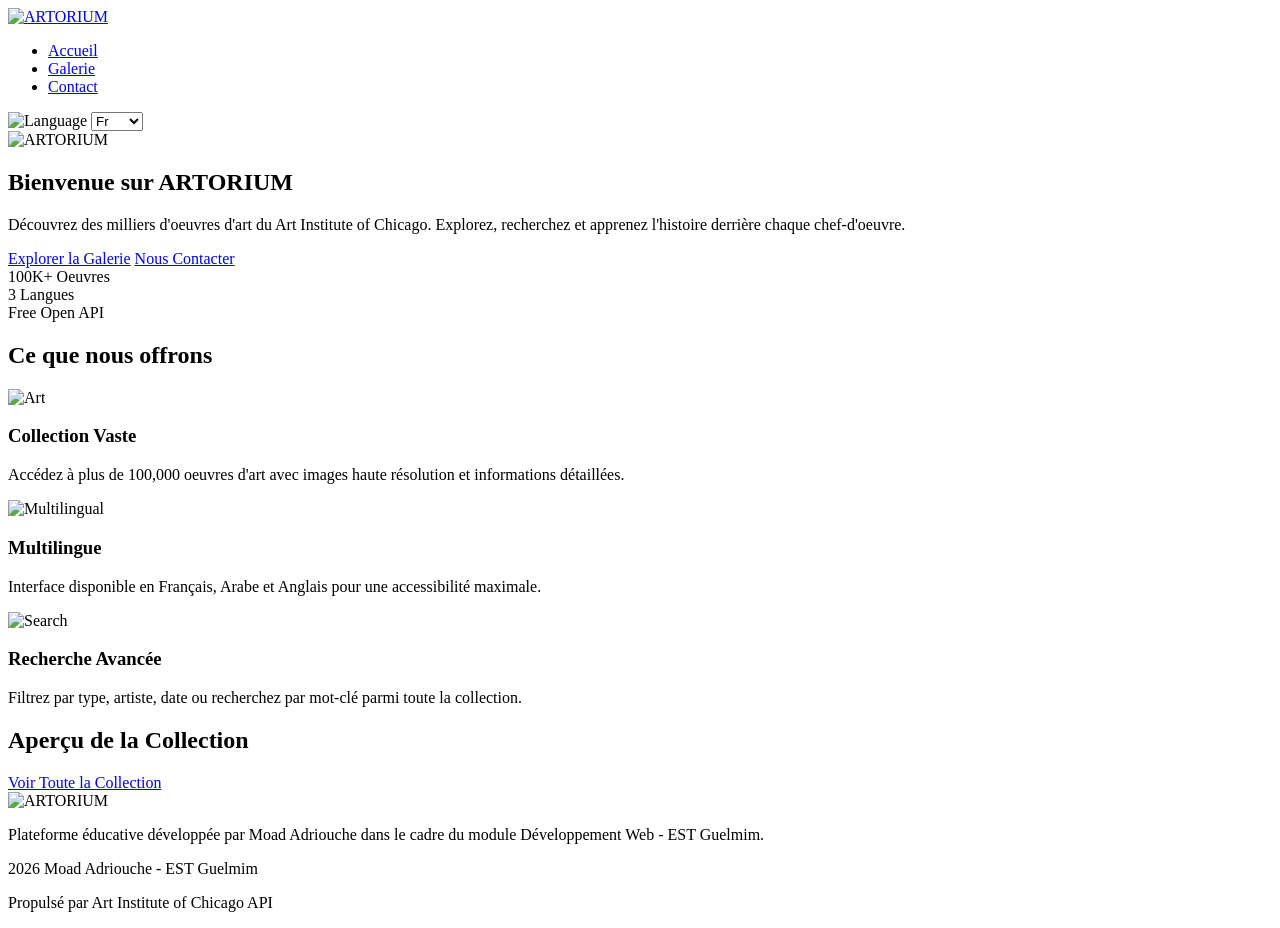
==== index.html @ 2c22aabe "Add files via upload" ====
<!DOCTYPE html>
<html lang="fr">
<head>
    <meta charset="UTF-8">
    <meta name="viewport" content="width=device-width, initial-scale=1.0">
    <title>ARTORIUM - Accueil</title>
    <link rel="icon" type="image/png" href="image/logo.png">
    <link rel="stylesheet" href="css/style.css">
</head>
<body>
    <!-- nav -->
    <nav class="navbar">
        <div class="container">
            <a href="index.html" class="nav-logo">
                <img src="image/logo.png" alt="ARTORIUM" class="logo-img">
            </a>
            <ul class="nav-links">
                <li><a href="index.html" class="active" data-i18n="navHome">Accueil</a></li>
                <li><a href="main.html" data-i18n="navGallery">Galerie</a></li>
                <li><a href="contact.html" data-i18n="navContact">Contact</a></li>
            </ul>
            <div class="nav-lang">
                <img src="icons/globe.svg" alt="Language" class="icon">
                <select id="langSelect">
                    <option value="fr">Fr</option>
                    <option value="ar">عربي</option>
                    <option value="en">Eng</option>
                </select>
            </div>
        </div>
    </nav>

    <!-- hero -->
    <section class="hero">
        <div class="container">
            <div class="hero-content">
                <img src="image/logo.png" alt="ARTORIUM" class="hero-logo">
                <h1 data-i18n="heroTitle">Bienvenue sur ARTORIUM</h1>
                <p data-i18n="heroSubtitle">Découvrez des milliers d'oeuvres d'art du Art Institute of Chicago. Explorez, recherchez et apprenez l'histoire derrière chaque chef-d'oeuvre.</p>
                <div class="hero-buttons">
                    <a href="main.html" class="btn btn-primary" data-i18n="btnExplore">Explorer la Galerie</a>
                    <a href="contact.html" class="btn btn-secondary" data-i18n="btnContact">Nous Contacter</a>
                </div>
            </div>
            <div class="hero-stats">
                <div class="stat-item">
                    <span class="stat-number">100K+</span>
                    <span class="stat-label" data-i18n="statArtworks">Oeuvres</span>
                </div>
                <div class="stat-item">
                    <span class="stat-number">3</span>
                    <span class="stat-label" data-i18n="statLangs">Langues</span>
                </div>
                <div class="stat-item">
                    <span class="stat-number">Free</span>
                    <span class="stat-label" data-i18n="statApi">Open API</span>
                </div>
            </div>
        </div>
    </section>

    <!-- features -->
    <section class="features">
        <div class="container">
            <h2 data-i18n="featuresTitle">Ce que nous offrons</h2>
            <div class="features-grid">
                <div class="feature-card">
                    <div class="feature-icon">
                        <img src="icons/palette.svg" alt="Art">
                    </div>
                    <h3 data-i18n="feat1Title">Collection Vaste</h3>
                    <p data-i18n="feat1Desc">Accédez à plus de 100,000 oeuvres d'art avec images haute résolution et informations détaillées.</p>
                </div>
                <div class="feature-card">
                    <div class="feature-icon">
                        <img src="icons/globe.svg" alt="Multilingual">
                    </div>
                    <h3 data-i18n="feat2Title">Multilingue</h3>
                    <p data-i18n="feat2Desc">Interface disponible en Français, Arabe et Anglais pour une accessibilité maximale.</p>
                </div>
                <div class="feature-card">
                    <div class="feature-icon">
                        <img src="icons/search.svg" alt="Search">
                    </div>
                    <h3 data-i18n="feat3Title">Recherche Avancée</h3>
                    <p data-i18n="feat3Desc">Filtrez par type, artiste, date ou recherchez par mot-clé parmi toute la collection.</p>
                </div>
            </div>
        </div>
    </section>

    <!-- preview -->
    <section class="preview">
        <div class="container">
            <h2 data-i18n="previewTitle">Aperçu de la Collection</h2>
            <div class="preview-grid" id="previewGrid">
                <!-- js -->
            </div>
            <div class="preview-cta">
                <a href="main.html" class="btn btn-primary" data-i18n="btnSeeAll">Voir Toute la Collection</a>
            </div>
        </div>
    </section>

    <!-- footer -->
    <footer class="footer">
        <div class="container">
            <div class="footer-top">
                <img src="image/logo.png" alt="ARTORIUM" class="footer-logo">
                <p data-i18n="footerDesc">Plateforme éducative développée par Moad Adriouche dans le cadre du module Développement Web - EST Guelmim.</p>
            </div>
            <div class="footer-bottom">
                <p> 2026 Moad Adriouche - EST Guelmim</p>
                <p data-i18n="poweredBy">Propulsé par Art Institute of Chicago API</p>
            </div>
        </div>
    </footer>

    <script src="js/app.js"></script>
</body>
</html>
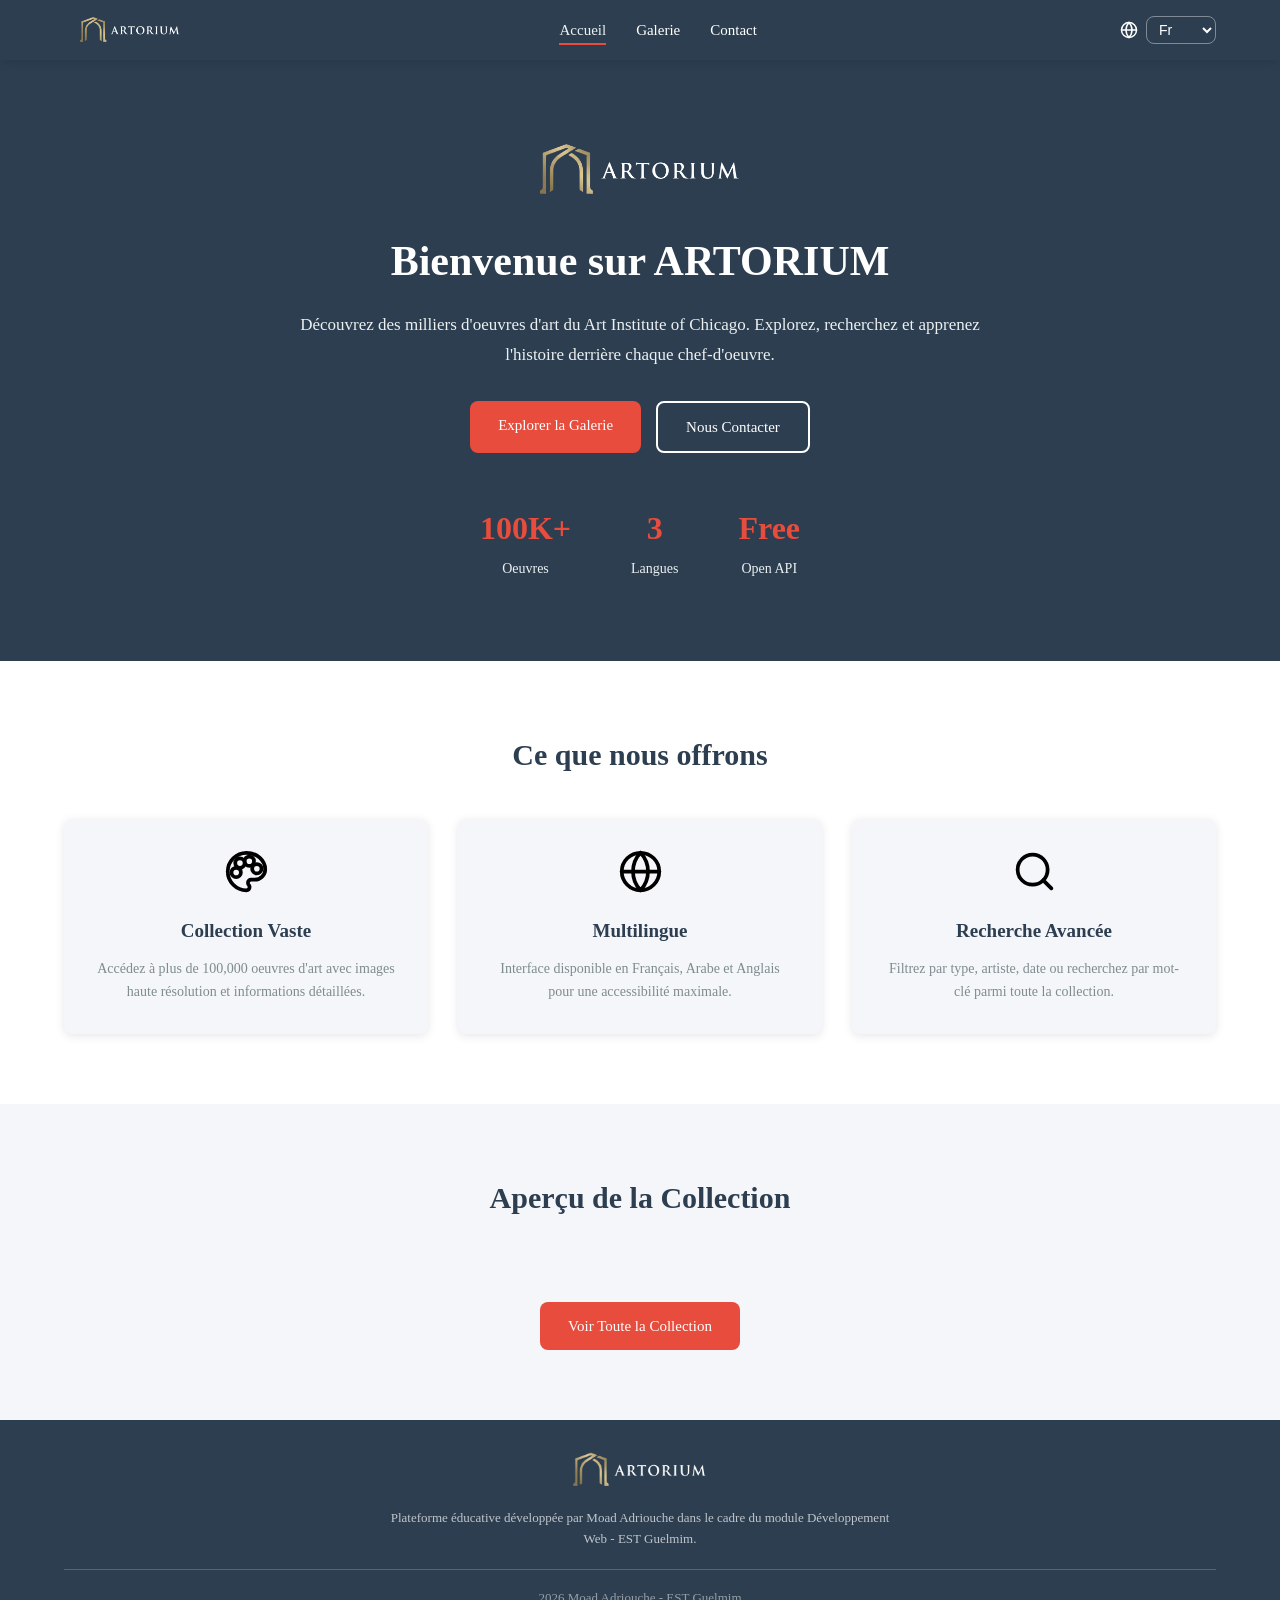
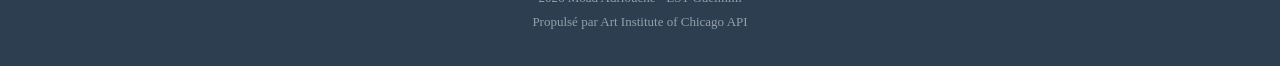
==== commit c980da45: "edit" ====
--- a/index.html
+++ b/index.html
@@ -94,7 +94,7 @@
         <div class="container">
             <h2 data-i18n="previewTitle">Aperçu de la Collection</h2>
             <div class="preview-grid" id="previewGrid">
-                <!-- js -->
+                <!-- généré par script -->
             </div>
             <div class="preview-cta">
                 <a href="main.html" class="btn btn-primary" data-i18n="btnSeeAll">Voir Toute la Collection</a>
--- a/css/style.css
+++ b/css/style.css
@@ -0,0 +1,1001 @@
+
+
+/* couleurs */
+:root {
+    --couleur-principale: #2c3e50;
+    --couleur-accent: #e74c3c;
+    --couleur-clair: #ecf0f1;
+    --couleur-texte: #333333;
+    --couleur-gris: #7f8c8d;
+    --couleur-blanc: #ffffff;
+    --couleur-fond: #f5f6fa;
+    --ombre: 0 2px 10px rgba(0, 0, 0, 0.1);
+    --rayon: 8px;
+}
+
+/* reset */
+* {
+    margin: 0;
+    padding: 0;
+    box-sizing: border-box;
+}
+
+body {
+    font-family: Georgia, 'Times New Roman', serif;
+    color: var(--couleur-texte);
+    background-color: var(--couleur-fond);
+    line-height: 1.6;
+}
+
+a {
+    text-decoration: none;
+    color: inherit;
+}
+
+ul {
+    list-style: none;
+}
+
+img {
+    max-width: 100%;
+}
+
+/* navbar */
+
+.navbar {
+    background-color: var(--couleur-principale);
+    padding: 15px 0;
+    position: sticky;
+    top: 0;
+    z-index: 100;
+    box-shadow: var(--ombre);
+}
+
+.container {
+    width: 90%;
+    max-width: 1200px;
+    margin: 0 auto;
+}
+
+.navbar .container {
+    display: flex;
+    align-items: center;
+    justify-content: space-between;
+}
+
+.nav-logo {
+    display: flex;
+    align-items: center;
+}
+
+.logo-img {
+    height: 30px;
+    width: auto;
+}
+
+.nav-links {
+    display: flex;
+    gap: 30px;
+}
+
+.nav-links a {
+    color: var(--couleur-blanc);
+    font-size: 15px;
+    padding: 5px 0;
+    border-bottom: 2px solid transparent;
+    transition: border-color 0.3s;
+}
+
+.nav-links a:hover,
+.nav-links a.active {
+    border-bottom: 2px solid var(--couleur-accent);
+    color: var(--couleur-clair);
+}
+
+.nav-lang {
+    display: flex;
+    align-items: center;
+    gap: 8px;
+}
+
+.nav-lang .icon {
+    width: 18px;
+    height: 18px;
+    filter: invert(1);
+}
+
+#langSelect {
+    background-color: transparent;
+    color: var(--couleur-blanc);
+    border: 1px solid rgba(255,255,255,0.4);
+    padding: 4px 8px;
+    border-radius: var(--rayon);
+    cursor: pointer;
+    font-size: 14px;
+}
+
+#langSelect option {
+    background-color: var(--couleur-principale);
+    color: var(--couleur-blanc);
+}
+
+/* boutons */
+
+.btn {
+    display: inline-block;
+    padding: 12px 28px;
+    border-radius: var(--rayon);
+    font-size: 15px;
+    cursor: pointer;
+    transition: opacity 0.2s, transform 0.2s;
+    border: none;
+}
+
+.btn:hover {
+    opacity: 0.85;
+    transform: translateY(-2px);
+}
+
+.btn-primary {
+    background-color: var(--couleur-accent);
+    color: var(--couleur-blanc);
+}
+
+.btn-secondary {
+    background-color: transparent;
+    color: var(--couleur-blanc);
+    border: 2px solid var(--couleur-blanc);
+}
+
+.btn-full {
+    width: 100%;
+    text-align: center;
+}
+
+/* hero */
+
+.hero {
+    background-color: var(--couleur-principale);
+    color: var(--couleur-blanc);
+    padding: 80px 0;
+    text-align: center;
+}
+
+.hero-content {
+    max-width: 700px;
+    margin: 0 auto;
+}
+
+.hero-logo {
+    height: 60px;
+    margin-bottom: 20px;
+}
+
+.hero h1 {
+    font-size: 42px;
+    margin-bottom: 15px;
+    font-weight: bold;
+}
+
+.hero p {
+    font-size: 17px;
+    color: var(--couleur-clair);
+    margin-bottom: 30px;
+    line-height: 1.8;
+}
+
+.hero-buttons {
+    display: flex;
+    gap: 15px;
+    justify-content: center;
+    flex-wrap: wrap;
+    margin-bottom: 50px;
+}
+
+.hero-stats {
+    display: flex;
+    justify-content: center;
+    gap: 60px;
+    margin-top: 10px;
+}
+
+.stat-item {
+    display: flex;
+    flex-direction: column;
+    align-items: center;
+}
+
+.stat-number {
+    font-size: 32px;
+    font-weight: bold;
+    color: var(--couleur-accent);
+}
+
+.stat-label {
+    font-size: 14px;
+    color: var(--couleur-clair);
+    margin-top: 4px;
+}
+
+/* features */
+
+.features {
+    padding: 70px 0;
+    background-color: var(--couleur-blanc);
+}
+
+.features h2 {
+    text-align: center;
+    font-size: 30px;
+    color: var(--couleur-principale);
+    margin-bottom: 40px;
+}
+
+.features-grid {
+    display: grid;
+    grid-template-columns: repeat(3, 1fr);
+    gap: 30px;
+}
+
+.feature-card {
+    background-color: var(--couleur-fond);
+    padding: 30px;
+    border-radius: var(--rayon);
+    text-align: center;
+    box-shadow: var(--ombre);
+    transition: transform 0.3s;
+}
+
+.feature-card:hover {
+    transform: translateY(-5px);
+}
+
+.feature-icon {
+    margin-bottom: 15px;
+}
+
+.feature-icon img {
+    width: 45px;
+    height: 45px;
+}
+
+.feature-card h3 {
+    font-size: 19px;
+    color: var(--couleur-principale);
+    margin-bottom: 10px;
+}
+
+.feature-card p {
+    font-size: 14px;
+    color: var(--couleur-gris);
+    line-height: 1.7;
+}
+
+/* preview */
+
+.preview {
+    padding: 70px 0;
+    background-color: var(--couleur-fond);
+}
+
+.preview h2 {
+    text-align: center;
+    font-size: 30px;
+    color: var(--couleur-principale);
+    margin-bottom: 40px;
+}
+
+.preview-grid {
+    display: grid;
+    grid-template-columns: repeat(4, 1fr);
+    gap: 20px;
+    margin-bottom: 40px;
+}
+
+.preview-cta {
+    text-align: center;
+}
+
+/* footer */
+
+.footer {
+    background-color: var(--couleur-principale);
+    color: var(--couleur-clair);
+    padding: 30px 0;
+    text-align: center;
+}
+
+.footer-top {
+    margin-bottom: 20px;
+}
+
+.footer-logo {
+    height: 40px;
+    margin-bottom: 10px;
+}
+
+.footer-top p {
+    font-size: 13px;
+    color: rgba(255,255,255,0.7);
+    max-width: 500px;
+    margin: 0 auto;
+    line-height: 1.6;
+}
+
+.footer-bottom {
+    border-top: 1px solid rgba(255,255,255,0.2);
+    padding-top: 15px;
+    font-size: 13px;
+    color: rgba(255,255,255,0.5);
+}
+
+.footer-bottom p {
+    margin: 3px 0;
+}
+
+/* PAGE GALERIE - HEADER */
+
+.gallery-header {
+    background-color: var(--couleur-principale);
+    color: var(--couleur-blanc);
+    padding: 50px 0;
+    text-align: center;
+}
+
+.gallery-header h1 {
+    font-size: 36px;
+    margin-bottom: 10px;
+}
+
+.gallery-header p {
+    font-size: 16px;
+    color: var(--couleur-clair);
+}
+
+/* GALERIE - CONTROLS & FILTRES */
+
+.main {
+    padding: 40px 0;
+}
+
+.controls-bar {
+    margin-bottom: 20px;
+    display: flex;
+    align-items: center;
+    justify-content: space-between;
+    gap: 20px;
+    flex-wrap: wrap;
+}
+
+.search-box {
+    display: flex;
+    align-items: center;
+    background-color: var(--couleur-blanc);
+    border: 1px solid #ddd;
+    border-radius: var(--rayon);
+    padding: 10px 15px;
+    gap: 10px;
+    flex: 1;
+    min-width: 200px;
+}
+
+.artwork-count {
+    display: flex;
+    align-items: center;
+    gap: 5px;
+    font-size: 15px;
+    color: var(--couleur-gris);
+    font-weight: 500;
+    white-space: nowrap;
+}
+
+.artwork-count span:first-child {
+    font-size: 18px;
+    color: var(--couleur-accent);
+    font-weight: bold;
+}
+
+.search-box .icon {
+    width: 18px;
+    height: 18px;
+    opacity: 0.5;
+}
+
+.search-box input {
+    border: none;
+    outline: none;
+    font-size: 15px;
+    width: 100%;
+    background: transparent;
+    font-family: inherit;
+}
+
+.filters {
+    display: flex;
+    gap: 10px;
+    margin-bottom: 30px;
+    flex-wrap: wrap;
+}
+
+.filter-btn {
+    padding: 8px 20px;
+    border: 2px solid var(--couleur-principale);
+    background-color: transparent;
+    color: var(--couleur-principale);
+    border-radius: 20px;
+    cursor: pointer;
+    font-size: 14px;
+    font-family: inherit;
+    transition: all 0.2s;
+}
+
+.filter-btn:hover,
+.filter-btn.active {
+    background-color: var(--couleur-principale);
+    color: var(--couleur-blanc);
+}
+
+/* galerie */
+
+.gallery-grid {
+    display: grid;
+    grid-template-columns: repeat(4, 1fr);
+    gap: 20px;
+    margin-bottom: 40px;
+}
+
+/* carte */
+.artwork-card {
+    background-color: var(--couleur-blanc);
+    border-radius: var(--rayon);
+    overflow: hidden;
+    box-shadow: var(--ombre);
+    cursor: pointer;
+    transition: transform 0.3s;
+}
+
+.artwork-card:hover {
+    transform: translateY(-5px);
+}
+
+.artwork-card img {
+    width: 100%;
+    height: 200px;
+    object-fit: cover;
+}
+
+.artwork-card .card-info {
+    padding: 12px;
+}
+
+.artwork-card .card-info h3 {
+    font-size: 14px;
+    color: var(--couleur-principale);
+    margin-bottom: 5px;
+    /* Coupe le texte long */
+    white-space: nowrap;
+    overflow: hidden;
+    text-overflow: ellipsis;
+}
+
+.artwork-card .card-info p {
+    font-size: 12px;
+    color: var(--couleur-gris);
+}
+
+/* pagination */
+
+.loading-state {
+    text-align: center;
+    padding: 60px 0;
+    color: var(--couleur-gris);
+}
+
+.spinner {
+    width: 45px;
+    height: 45px;
+    animation: rotation 1s linear infinite;
+    margin-bottom: 15px;
+}
+
+@keyframes rotation {
+    from { transform: rotate(0deg); }
+    to   { transform: rotate(360deg); }
+}
+
+.pagination {
+    display: flex;
+    align-items: center;
+    justify-content: center;
+    gap: 20px;
+    margin-top: 10px;
+}
+
+.page-btn {
+    display: flex;
+    align-items: center;
+    gap: 6px;
+    padding: 10px 20px;
+    border: 1px solid #ddd;
+    background-color: var(--couleur-blanc);
+    color: var(--couleur-texte);
+    border-radius: var(--rayon);
+    cursor: pointer;
+    font-size: 14px;
+    font-family: inherit;
+    transition: background-color 0.2s;
+}
+
+.page-btn:hover {
+    background-color: var(--couleur-fond);
+}
+
+.page-btn img {
+    width: 16px;
+    height: 16px;
+}
+
+.page-info {
+    font-size: 15px;
+    color: var(--couleur-gris);
+}
+
+/* modal */
+
+.modal {
+    display: none;
+    position: fixed;
+    top: 0;
+    left: 0;
+    width: 100%;
+    height: 100%;
+    background-color: rgba(0, 0, 0, 0.6);
+    z-index: 200;
+    overflow-y: auto;
+}
+
+.modal.active {
+    display: flex;
+    align-items: center;
+    justify-content: center;
+    padding: 20px;
+}
+
+.modal-content {
+    background-color: var(--couleur-blanc);
+    border-radius: var(--rayon);
+    max-width: 900px;
+    width: 100%;
+    position: relative;
+    overflow: hidden;
+    max-height: 90vh;
+    overflow-y: auto;
+}
+
+.modal-close {
+        position: absolute;
+        top: 20px;
+        right: 20px;
+        display: inline-flex;
+        align-items: center;
+        justify-content: center;
+        margin: 0;
+        width: 40px;
+        height: 40px;
+        padding: 0;
+        background: #ff0000;
+        border: none;
+        border-radius: 50%;
+        color: white;
+        cursor: pointer;
+        transition: background 0.2s;
+    }
+
+    .modal-close:hover {
+        background: #ff1900;
+    }
+
+    .modal-close img {
+        width: 16px;
+        height: 16px;
+        margin: 0;
+    }
+
+.modal-body {
+    display: grid;
+    grid-template-columns: 1fr 1fr;
+}
+
+.modal-image {
+    background-color: #000;
+    display: flex;
+    align-items: center;
+    justify-content: center;
+    min-height: 400px;
+}
+
+.modal-image img {
+    width: 100%;
+    height: 100%;
+    object-fit: contain;
+    max-height: 500px;
+}
+
+.modal-info {
+    padding: 30px;
+    overflow-y: auto;
+    max-height: 500px;
+}
+
+.modal-info h2 {
+    font-size: 20px;
+    color: var(--couleur-principale);
+    margin-bottom: 20px;
+    line-height: 1.4;
+}
+
+.meta-grid {
+    display: grid;
+    grid-template-columns: 1fr 1fr;
+    gap: 15px;
+    margin-bottom: 20px;
+}
+
+.meta-item {
+    display: flex;
+    align-items: flex-start;
+    gap: 10px;
+}
+
+.meta-item img {
+    width: 18px;
+    height: 18px;
+    margin-top: 2px;
+    opacity: 0.6;
+    flex-shrink: 0;
+}
+
+.meta-label {
+    display: block;
+    font-size: 11px;
+    color: var(--couleur-gris);
+    text-transform: uppercase;
+    letter-spacing: 0.5px;
+    margin-bottom: 2px;
+}
+
+.meta-item p {
+    font-size: 14px;
+    color: var(--couleur-texte);
+}
+
+.description-box {
+    background-color: var(--couleur-fond);
+    padding: 15px;
+    border-radius: var(--rayon);
+    margin-bottom: 20px;
+}
+
+.description-box h3 {
+    font-size: 14px;
+    color: var(--couleur-principale);
+    margin-bottom: 8px;
+}
+
+.description-box p {
+    font-size: 13px;
+    color: var(--couleur-gris);
+    line-height: 1.7;
+}
+
+.external-link {
+    display: flex;
+    align-items: center;
+    gap: 8px;
+    color: var(--couleur-accent);
+    font-size: 14px;
+    transition: opacity 0.2s;
+}
+
+.external-link:hover {
+    opacity: 0.75;
+}
+
+.external-link img {
+    width: 14px;
+    height: 14px;
+}
+
+/* contact */
+
+.page-header {
+    background-color: var(--couleur-principale);
+    color: var(--couleur-blanc);
+    padding: 50px 0;
+    text-align: center;
+}
+
+.page-header h1 {
+    font-size: 36px;
+    margin-bottom: 10px;
+}
+
+.page-header p {
+    font-size: 16px;
+    color: var(--couleur-clair);
+}
+
+/* contact */
+
+.contact-main {
+    padding: 60px 0;
+}
+
+.contact-grid {
+    display: grid;
+    grid-template-columns: 1fr 2fr;
+    gap: 40px;
+}
+
+/* info */
+.contact-info {
+    display: flex;
+    flex-direction: column;
+    gap: 20px;
+}
+
+.info-card {
+    background-color: var(--couleur-blanc);
+    padding: 20px;
+    border-radius: var(--rayon);
+    box-shadow: var(--ombre);
+    display: flex;
+    align-items: flex-start;
+    gap: 15px;
+}
+
+.info-icon {
+    background-color: var(--couleur-fond);
+    padding: 10px;
+    border-radius: 50%;
+    flex-shrink: 0;
+}
+
+.info-icon img {
+    width: 22px;
+    height: 22px;
+}
+
+.info-content h3 {
+    font-size: 15px;
+    color: var(--couleur-principale);
+    margin-bottom: 6px;
+}
+
+.info-content p {
+    font-size: 13px;
+    color: var(--couleur-gris);
+    line-height: 1.6;
+}
+
+.developer-card {
+    background-color: var(--couleur-principale);
+    color: var(--couleur-blanc);
+    padding: 20px;
+    border-radius: var(--rayon);
+    display: flex;
+    align-items: center;
+    gap: 15px;
+}
+
+.dev-avatar {
+    width: 100px;
+    height: 100px;
+    border-radius: 50%;
+    background-color: rgba(255,255,255,0.2);
+    padding: 8px;
+    filter: invert(0);
+}
+
+.dev-info h3 {
+    font-size: 16px;
+    margin-bottom: 4px;
+}
+
+.dev-info p {
+    font-size: 13px;
+    color: rgba(255,255,255,0.7);
+    line-height: 1.5;
+}
+
+/* formulaire */
+
+.contact-form-wrapper {
+    background-color: var(--couleur-blanc);
+    padding: 35px;
+    border-radius: var(--rayon);
+    box-shadow: var(--ombre);
+}
+
+.contact-form {
+    display: flex;
+    flex-direction: column;
+    gap: 20px;
+}
+
+.form-group {
+    display: flex;
+    flex-direction: column;
+    gap: 6px;
+}
+
+.form-group label {
+    font-size: 14px;
+    font-weight: bold;
+    color: var(--couleur-principale);
+}
+
+.form-group input,
+.form-group select,
+.form-group textarea {
+    border: 1px solid #ddd;
+    border-radius: var(--rayon);
+    padding: 10px 14px;
+    font-size: 14px;
+    font-family: inherit;
+    color: var(--couleur-texte);
+    background-color: var(--couleur-fond);
+    outline: none;
+    transition: border-color 0.2s;
+}
+
+.form-group input:focus,
+.form-group select:focus,
+.form-group textarea:focus {
+    border-color: var(--couleur-principale);
+}
+
+.form-group textarea {
+    resize: vertical;
+}
+
+/* succes */
+.form-success {
+    text-align: center;
+    padding: 40px 20px;
+}
+
+.form-success img {
+    width: 60px;
+    height: 60px;
+    margin-bottom: 15px;
+}
+
+.form-success h3 {
+    font-size: 22px;
+    color: var(--couleur-principale);
+    margin-bottom: 10px;
+}
+
+.form-success p {
+    font-size: 15px;
+    color: var(--couleur-gris);
+    line-height: 1.6;
+}
+
+/* SECTION CARTE (MAP) */
+
+.map-section {
+    padding: 60px 0;
+    background-color: var(--couleur-fond);
+}
+
+.map-section h2 {
+    text-align: center;
+    font-size: 28px;
+    color: var(--couleur-principale);
+    margin-bottom: 25px;
+}
+
+.map-container {
+    border-radius: var(--rayon);
+    overflow: hidden;
+    box-shadow: var(--ombre);
+}
+
+/* TABLETTE */
+
+@media (max-width: 900px) {
+    .features-grid {
+        grid-template-columns: 1fr 1fr;
+    }
+
+    .gallery-grid,
+    .preview-grid {
+        grid-template-columns: repeat(2, 1fr);
+    }
+
+    .modal-body {
+        grid-template-columns: 1fr;
+    }
+
+    .modal-image {
+        min-height: 250px;
+        max-height: 50vh;
+    }
+
+    .modal-close {
+        position: absolute;
+        top: 20px;
+        right: 20px;
+    }
+
+    .contact-grid {
+        grid-template-columns: 1fr;
+    }
+
+    .meta-grid {
+        grid-template-columns: 1fr;
+    }
+}
+
+
+/* MOBILE */
+
+@media (max-width: 600px) {
+    .navbar .container {
+        flex-wrap: wrap;
+        gap: 10px;
+    }
+
+    .nav-links {
+        gap: 15px;
+    }
+
+    .hero h1 {
+        font-size: 28px;
+    }
+
+    .hero-stats {
+        gap: 30px;
+    }
+
+    .features-grid {
+        grid-template-columns: 1fr;
+    }
+
+    .gallery-grid,
+    .preview-grid {
+        grid-template-columns: 1fr;
+    }
+
+    .hero-buttons {
+        flex-direction: column;
+        align-items: center;
+    }
+
+    .contact-form-wrapper {
+        padding: 20px;
+    }
+
+    .controls-bar {
+        flex-direction: column;
+        align-items: flex-start;
+    }
+
+    .search-box {
+        width: 100%;
+        max-width: 100%;
+        min-width: auto;
+    }
+
+    .artwork-count {
+        width: 100%;
+        justify-content: flex-start;
+    }
+    .modal-close {
+        position: absolute;
+        top: 20px;
+        right: 20px;
+    }
+}
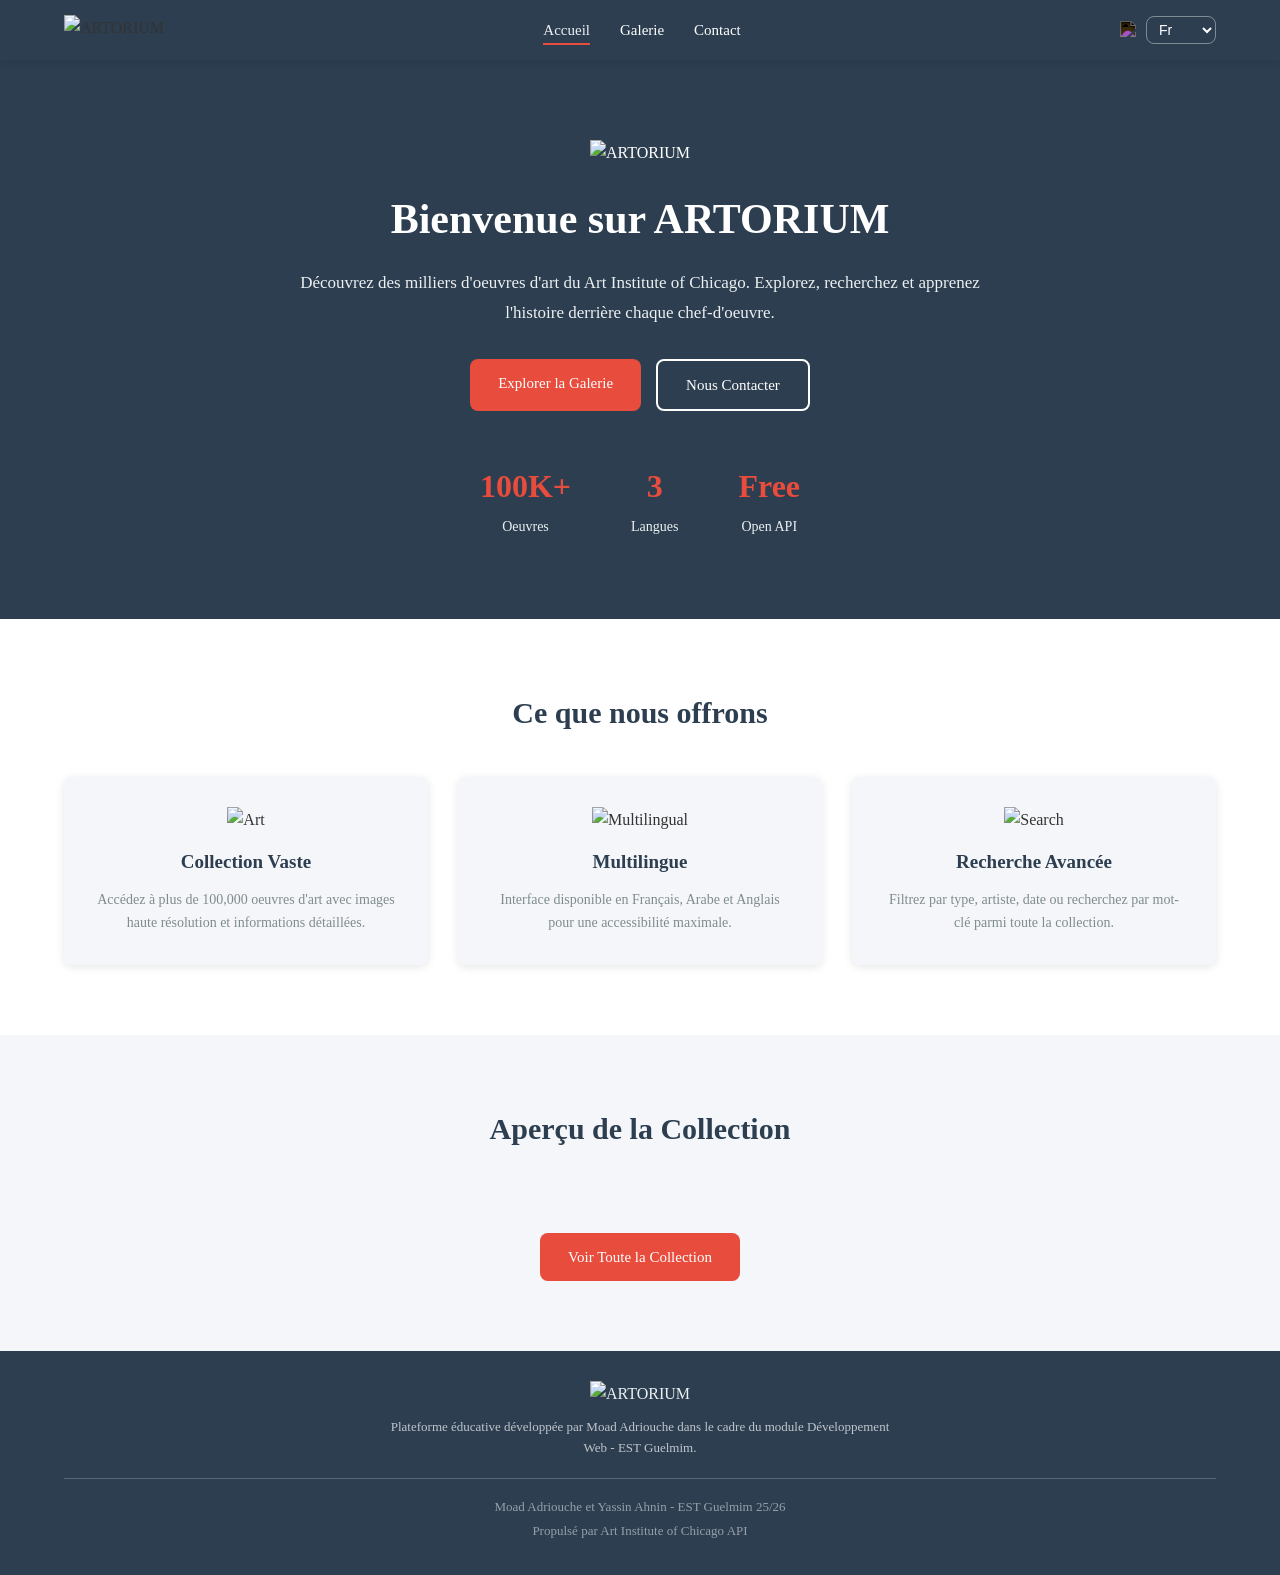
==== commit b46c9ae8: "Add files via upload" ====
--- a/index.html
+++ b/index.html
@@ -4,7 +4,7 @@
     <meta charset="UTF-8">
     <meta name="viewport" content="width=device-width, initial-scale=1.0">
     <title>ARTORIUM - Accueil</title>
-    <link rel="icon" type="image/png" href="image/logo.png">
+    <link rel="icon" type="image/png" href="icons/logo.png">
     <link rel="stylesheet" href="css/style.css">
 </head>
 <body>
@@ -12,7 +12,7 @@
     <nav class="navbar">
         <div class="container">
             <a href="index.html" class="nav-logo">
-                <img src="image/logo.png" alt="ARTORIUM" class="logo-img">
+                <img src="icons/logo.png" alt="ARTORIUM" class="logo-img">
             </a>
             <ul class="nav-links">
                 <li><a href="index.html" class="active" data-i18n="navHome">Accueil</a></li>
@@ -20,7 +20,7 @@
                 <li><a href="contact.html" data-i18n="navContact">Contact</a></li>
             </ul>
             <div class="nav-lang">
-                <img src="icons/globe.svg" alt="Language" class="icon">
+                <img src="icons/globe.png" alt="Language" class="icon">
                 <select id="langSelect">
                     <option value="fr">Fr</option>
                     <option value="ar">عربي</option>
@@ -34,7 +34,7 @@
     <section class="hero">
         <div class="container">
             <div class="hero-content">
-                <img src="image/logo.png" alt="ARTORIUM" class="hero-logo">
+                <img src="icons/logo.png" alt="ARTORIUM" class="hero-logo">
                 <h1 data-i18n="heroTitle">Bienvenue sur ARTORIUM</h1>
                 <p data-i18n="heroSubtitle">Découvrez des milliers d'oeuvres d'art du Art Institute of Chicago. Explorez, recherchez et apprenez l'histoire derrière chaque chef-d'oeuvre.</p>
                 <div class="hero-buttons">
@@ -66,21 +66,21 @@
             <div class="features-grid">
                 <div class="feature-card">
                     <div class="feature-icon">
-                        <img src="icons/palette.svg" alt="Art">
+                        <img src="icons/palette-de-peinture.png" alt="Art">
                     </div>
                     <h3 data-i18n="feat1Title">Collection Vaste</h3>
                     <p data-i18n="feat1Desc">Accédez à plus de 100,000 oeuvres d'art avec images haute résolution et informations détaillées.</p>
                 </div>
                 <div class="feature-card">
                     <div class="feature-icon">
-                        <img src="icons/globe.svg" alt="Multilingual">
+                        <img src="icons/globe.png" alt="Multilingual">
                     </div>
                     <h3 data-i18n="feat2Title">Multilingue</h3>
                     <p data-i18n="feat2Desc">Interface disponible en Français, Arabe et Anglais pour une accessibilité maximale.</p>
                 </div>
                 <div class="feature-card">
                     <div class="feature-icon">
-                        <img src="icons/search.svg" alt="Search">
+                        <img src="icons/chercher.png" alt="Search">
                     </div>
                     <h3 data-i18n="feat3Title">Recherche Avancée</h3>
                     <p data-i18n="feat3Desc">Filtrez par type, artiste, date ou recherchez par mot-clé parmi toute la collection.</p>
@@ -106,11 +106,11 @@
     <footer class="footer">
         <div class="container">
             <div class="footer-top">
-                <img src="image/logo.png" alt="ARTORIUM" class="footer-logo">
-                <p data-i18n="footerDesc">Plateforme éducative développée par Moad Adriouche dans le cadre du module Développement Web - EST Guelmim.</p>
+                <img src="icons/logo.png" alt="ARTORIUM" class="footer-logo">
+                <p data-i18n="footerDesc">Plateforme éducative développée par Moad Adriouche et Yassin Ahnin dans le cadre du module Développement Web - EST Guelmim.</p>
             </div>
             <div class="footer-bottom">
-                <p> 2026 Moad Adriouche - EST Guelmim</p>
+                <p>Moad Adriouche et Yassin Ahnin - EST Guelmim 25/26</p>
                 <p data-i18n="poweredBy">Propulsé par Art Institute of Chicago API</p>
             </div>
         </div>
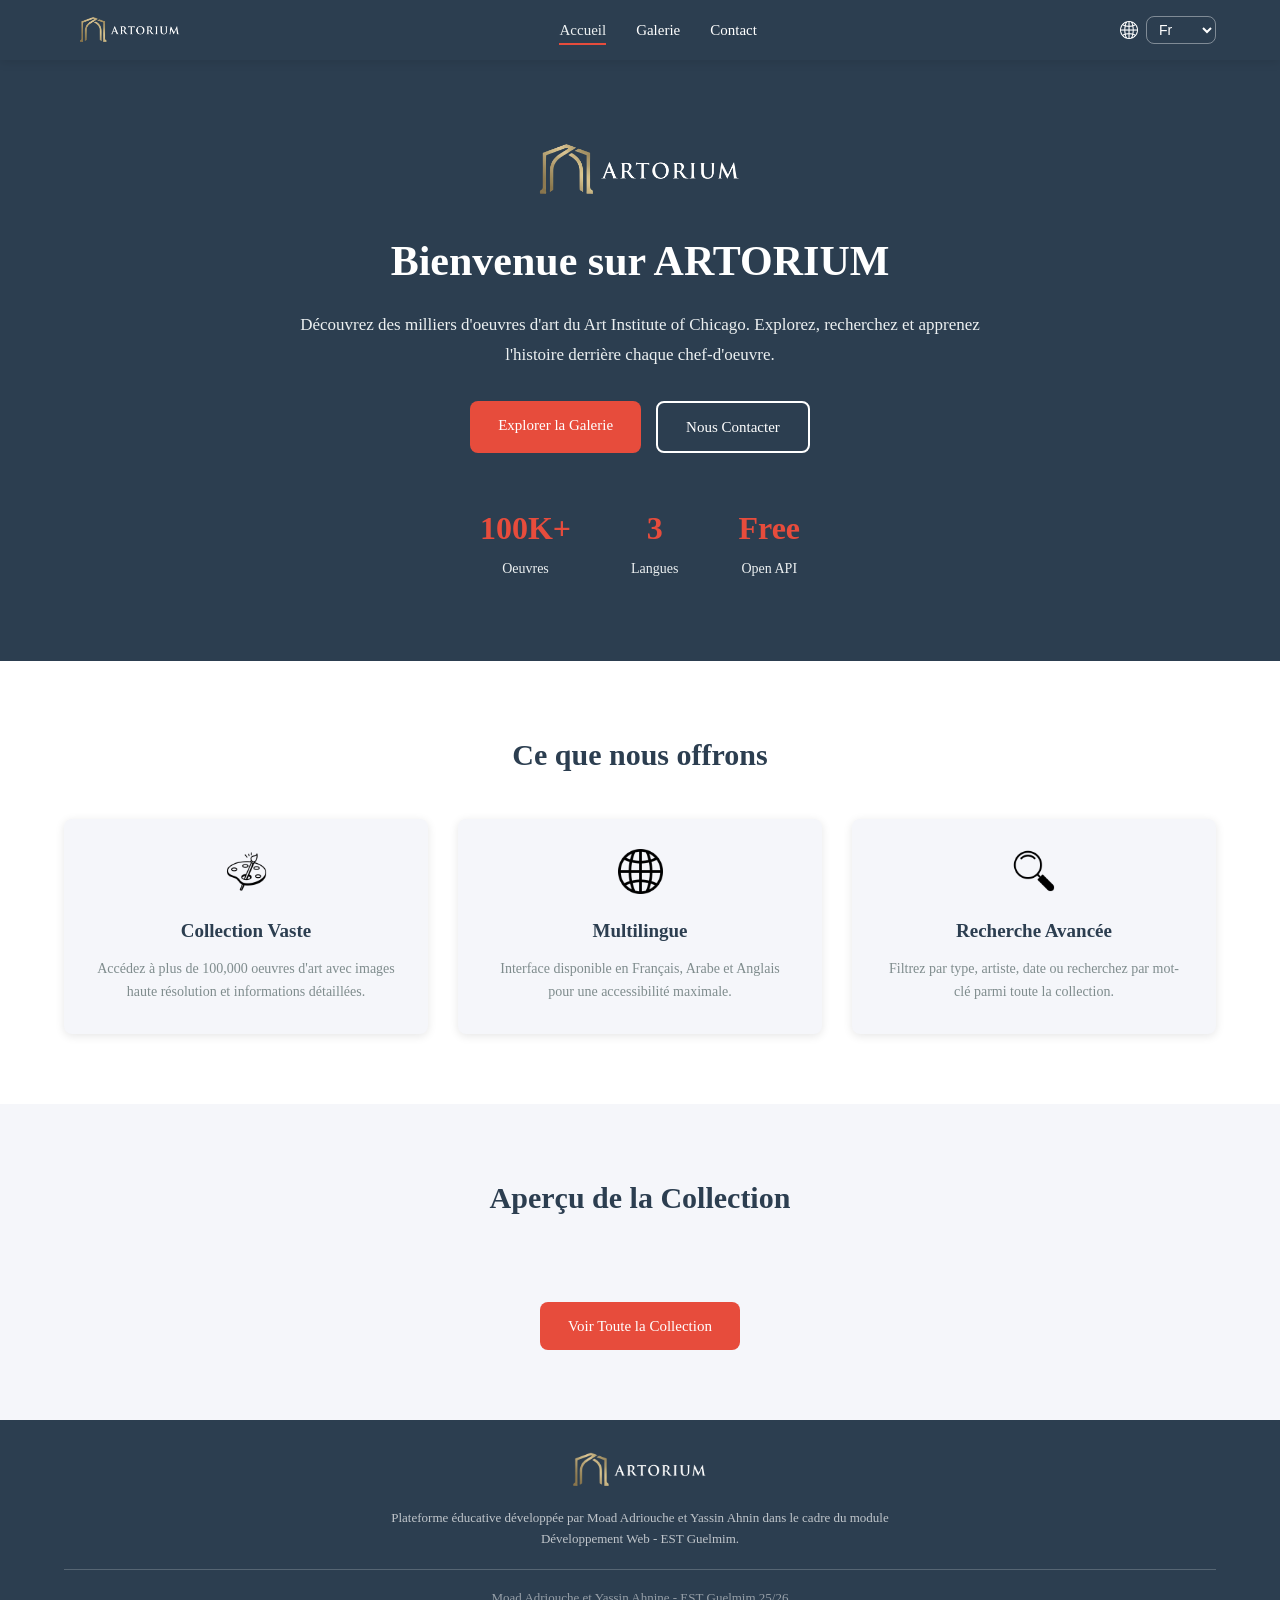
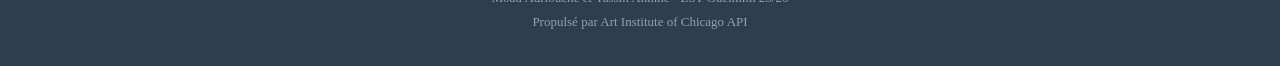
==== commit 663e92c9: "edit" ====
--- a/index.html
+++ b/index.html
@@ -107,10 +107,10 @@
         <div class="container">
             <div class="footer-top">
                 <img src="icons/logo.png" alt="ARTORIUM" class="footer-logo">
-                <p data-i18n="footerDesc">Plateforme éducative développée par Moad Adriouche et Yassin Ahnin dans le cadre du module Développement Web - EST Guelmim.</p>
+                <p data-i18n="footerDesc">Plateforme éducative développée par Moad Adriouche et Yassin Ahnine dans le cadre du module Développement Web - EST Guelmim.</p>
             </div>
             <div class="footer-bottom">
-                <p>Moad Adriouche et Yassin Ahnin - EST Guelmim 25/26</p>
+                <p>Moad Adriouche et Yassin Ahnine - EST Guelmim 25/26</p>
                 <p data-i18n="poweredBy">Propulsé par Art Institute of Chicago API</p>
             </div>
         </div>
--- a/css/style.css
+++ b/css/style.css
@@ -1,6 +1,5 @@
 
-
-/* couleurs */
+/* couleurs*/
 :root {
     --couleur-principale: #2c3e50;
     --couleur-accent: #e74c3c;
@@ -11,7 +10,6 @@
     --couleur-fond: #f5f6fa;
     --ombre: 0 2px 10px rgba(0, 0, 0, 0.1);
     --rayon: 8px;
-}
 
 /* reset */
 * {
@@ -903,7 +901,7 @@
     box-shadow: var(--ombre);
 }
 
-/* TABLETTE */
+/* RESPONSIVE - TABLETTE */
 
 @media (max-width: 900px) {
     .features-grid {
@@ -952,6 +950,12 @@
         gap: 15px;
     }
 
+    .nav-lang {
+    display: flex;
+    align-items: center;
+    gap: 8px;
+    }
+
     .hero h1 {
         font-size: 28px;
     }
@@ -998,4 +1002,4 @@
         top: 20px;
         right: 20px;
     }
-}
+}
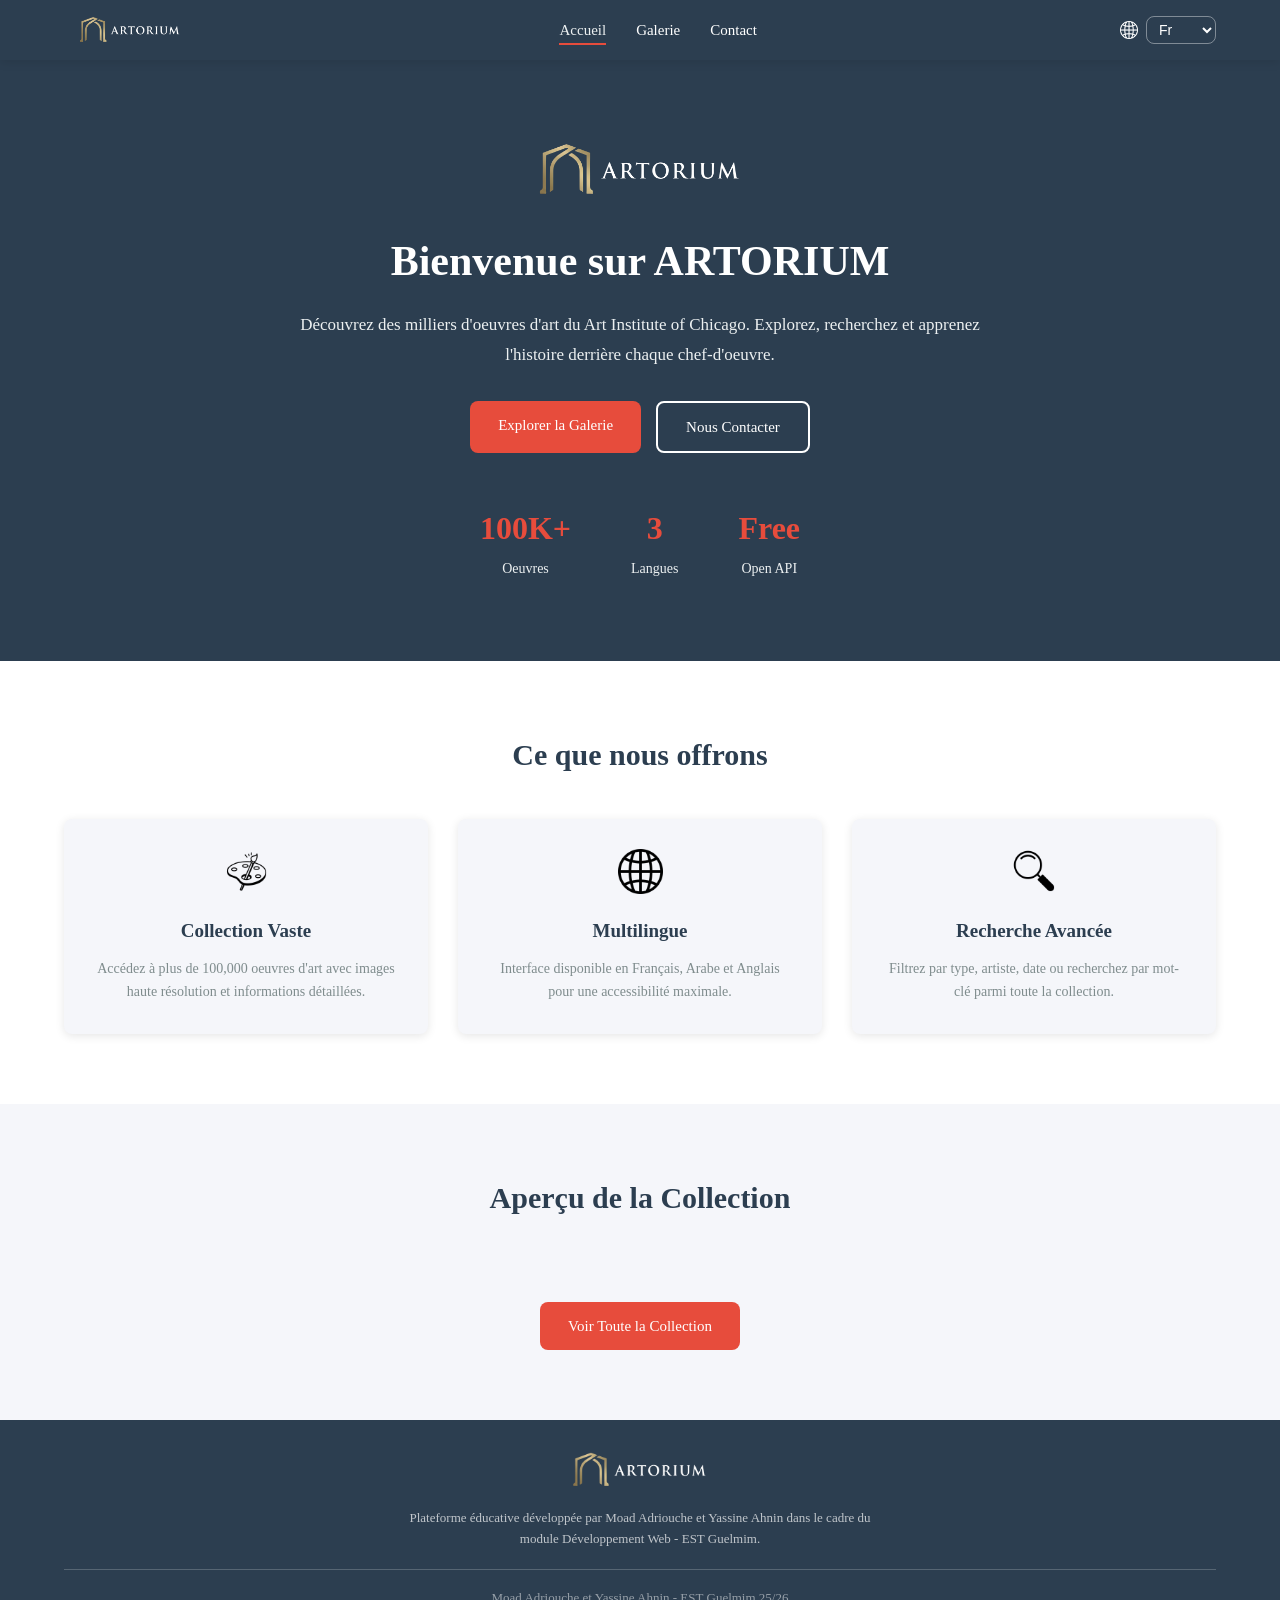
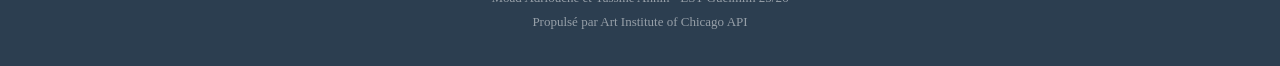
==== commit 46a108b9: "." ====
--- a/index.html
+++ b/index.html
@@ -107,10 +107,10 @@
         <div class="container">
             <div class="footer-top">
                 <img src="icons/logo.png" alt="ARTORIUM" class="footer-logo">
-                <p data-i18n="footerDesc">Plateforme éducative développée par Moad Adriouche et Yassin Ahnine dans le cadre du module Développement Web - EST Guelmim.</p>
+                <p data-i18n="footerDesc">Plateforme éducative développée par Moad Adriouche et Yassine Ahnin dans le cadre du module Développement Web - EST Guelmim.</p>
             </div>
             <div class="footer-bottom">
-                <p>Moad Adriouche et Yassin Ahnine - EST Guelmim 25/26</p>
+                <p>Moad Adriouche et Yassine Ahnin - EST Guelmim 25/26</p>
                 <p data-i18n="poweredBy">Propulsé par Art Institute of Chicago API</p>
             </div>
         </div>
